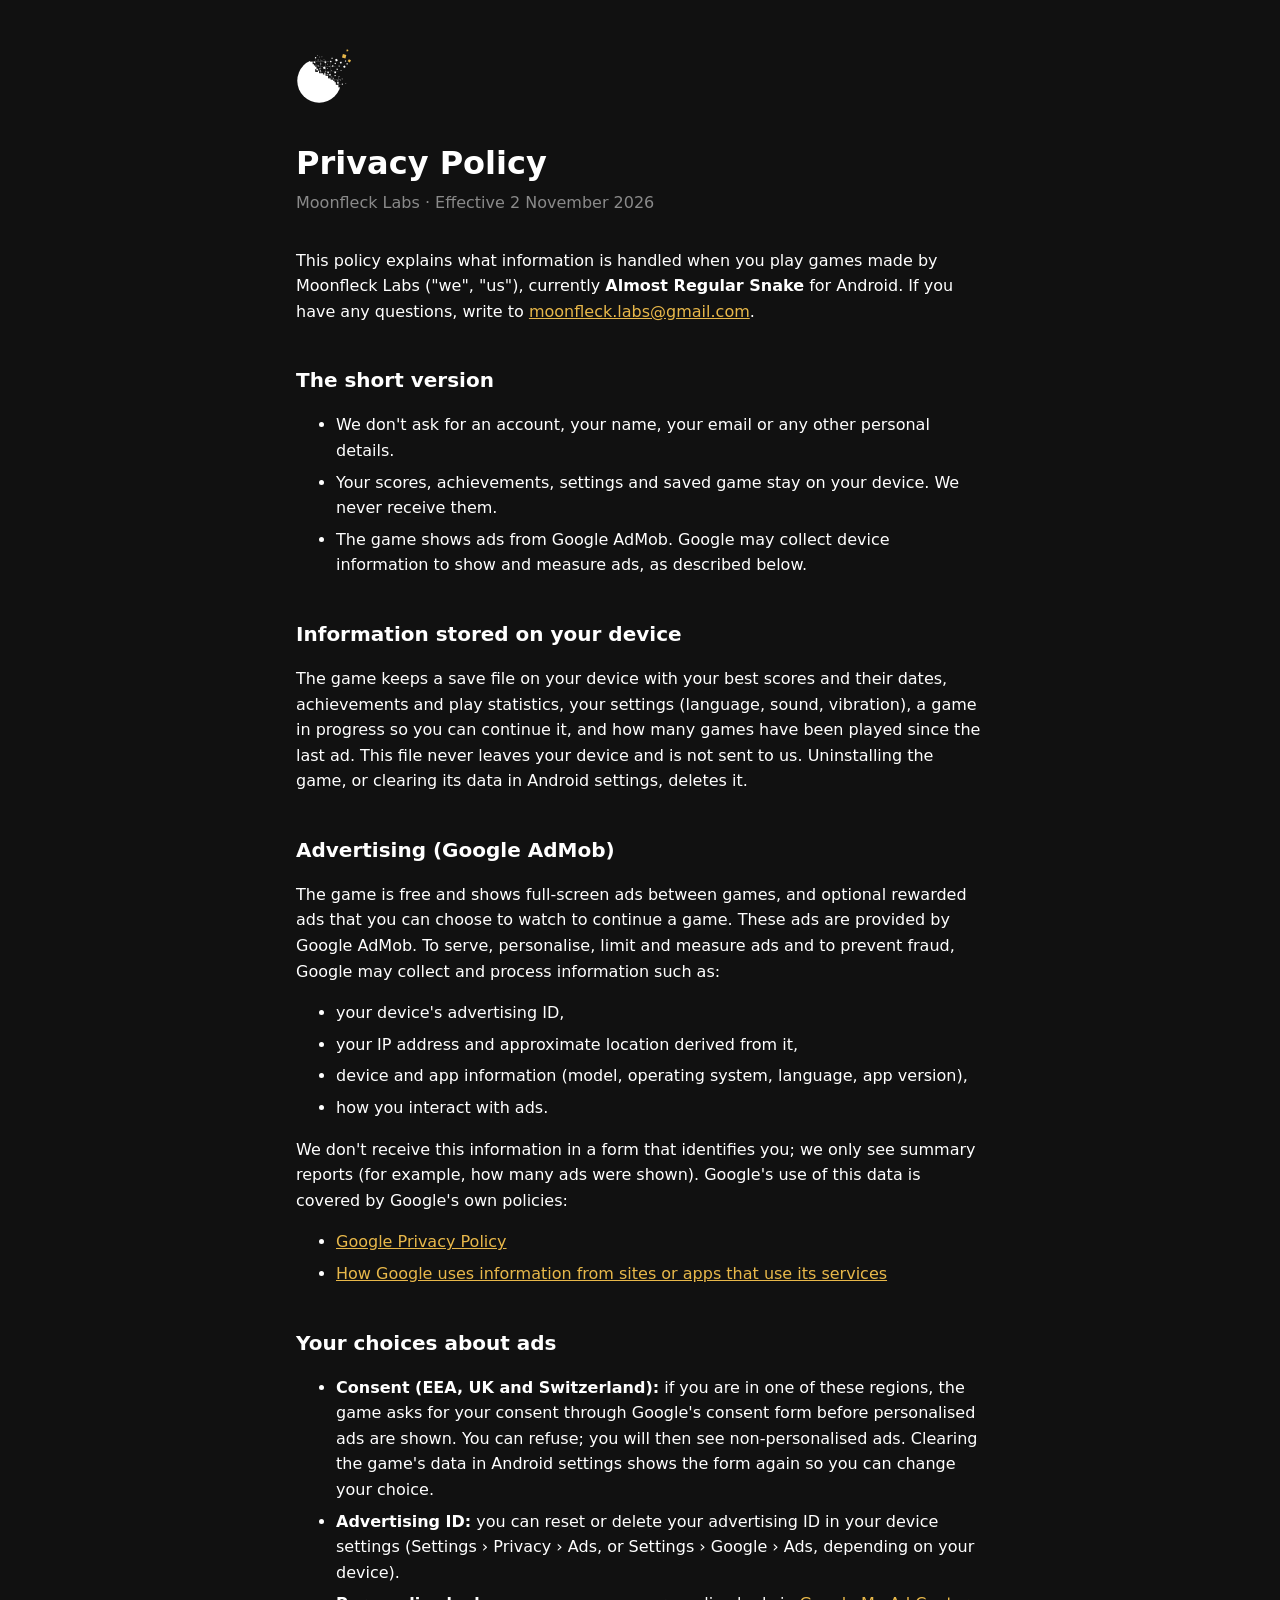
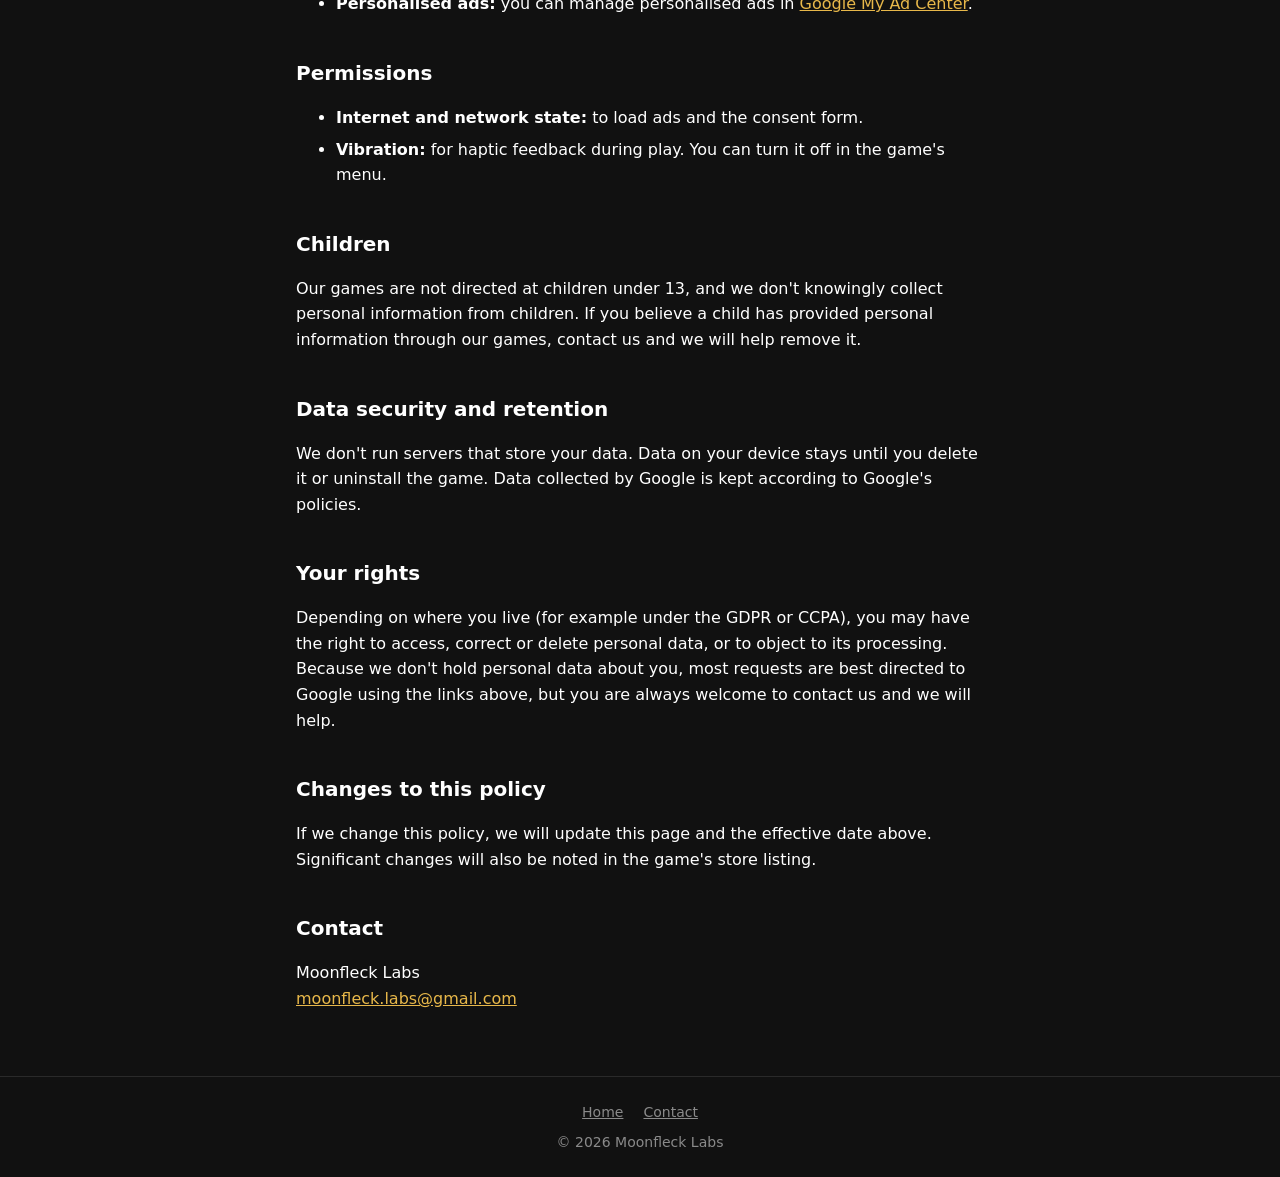
==== privacy.html @ 3da8216a "Add studio page, privacy policy and app-ads.txt Co-Authored-By: Claude Opus 5.5 <noreply@anthropic.c" ====
<!doctype html>
<html lang="en">
<head>
  <meta charset="utf-8">
  <meta name="viewport" content="width=device-width, initial-scale=1">
  <title>Privacy Policy</title>
  <meta name="description" content="Privacy policy for Moonfleck Labs games, including Almost Regular Snake.">
  <link rel="icon" href="assets/mark.svg" type="image/svg+xml">
  <link rel="icon" href="assets/icon-512.png" type="image/png">
  <link rel="stylesheet" href="assets/style.css">
</head>
<body>
  <main class="policy">
    <a class="small-logo" href="./"><img src="assets/mark.svg" alt="Moonfleck Labs home"></a>
    <h1>Privacy Policy</h1>
    <p class="meta">Moonfleck Labs &middot; Effective 2 November 2026</p>

    <p>This policy explains what information is handled when you play games made by Moonfleck Labs ("we", "us"), currently <strong>Almost Regular Snake</strong> for Android. If you have any questions, write to <a href="mailto:moonfleck.labs@gmail.com">moonfleck.labs@gmail.com</a>.</p>

    <h2>The short version</h2>
    <ul>
      <li>We don't ask for an account, your name, your email or any other personal details.</li>
      <li>Your scores, achievements, settings and saved game stay on your device. We never receive them.</li>
      <li>The game shows ads from Google AdMob. Google may collect device information to show and measure ads, as described below.</li>
    </ul>

    <h2>Information stored on your device</h2>
    <p>The game keeps a save file on your device with your best scores and their dates, achievements and play statistics, your settings (language, sound, vibration), a game in progress so you can continue it, and how many games have been played since the last ad. This file never leaves your device and is not sent to us. Uninstalling the game, or clearing its data in Android settings, deletes it.</p>

    <h2>Advertising (Google AdMob)</h2>
    <p>The game is free and shows full-screen ads between games, and optional rewarded ads that you can choose to watch to continue a game. These ads are provided by Google AdMob. To serve, personalise, limit and measure ads and to prevent fraud, Google may collect and process information such as:</p>
    <ul>
      <li>your device's advertising ID,</li>
      <li>your IP address and approximate location derived from it,</li>
      <li>device and app information (model, operating system, language, app version),</li>
      <li>how you interact with ads.</li>
    </ul>
    <p>We don't receive this information in a form that identifies you; we only see summary reports (for example, how many ads were shown). Google's use of this data is covered by Google's own policies:</p>
    <ul>
      <li><a href="https://policies.google.com/privacy">Google Privacy Policy</a></li>
      <li><a href="https://policies.google.com/technologies/partner-sites">How Google uses information from sites or apps that use its services</a></li>
    </ul>

    <h2>Your choices about ads</h2>
    <ul>
      <li><strong>Consent (EEA, UK and Switzerland):</strong> if you are in one of these regions, the game asks for your consent through Google's consent form before personalised ads are shown. You can refuse; you will then see non-personalised ads. Clearing the game's data in Android settings shows the form again so you can change your choice.</li>
      <li><strong>Advertising ID:</strong> you can reset or delete your advertising ID in your device settings (Settings &rsaquo; Privacy &rsaquo; Ads, or Settings &rsaquo; Google &rsaquo; Ads, depending on your device).</li>
      <li><strong>Personalised ads:</strong> you can manage personalised ads in <a href="https://myadcenter.google.com/">Google My Ad Center</a>.</li>
    </ul>

    <h2>Permissions</h2>
    <ul>
      <li><strong>Internet and network state:</strong> to load ads and the consent form.</li>
      <li><strong>Vibration:</strong> for haptic feedback during play. You can turn it off in the game's menu.</li>
    </ul>

    <h2>Children</h2>
    <p>Our games are not directed at children under 13, and we don't knowingly collect personal information from children. If you believe a child has provided personal information through our games, contact us and we will help remove it.</p>

    <h2>Data security and retention</h2>
    <p>We don't run servers that store your data. Data on your device stays until you delete it or uninstall the game. Data collected by Google is kept according to Google's policies.</p>

    <h2>Your rights</h2>
    <p>Depending on where you live (for example under the GDPR or CCPA), you may have the right to access, correct or delete personal data, or to object to its processing. Because we don't hold personal data about you, most requests are best directed to Google using the links above, but you are always welcome to contact us and we will help.</p>

    <h2>Changes to this policy</h2>
    <p>If we change this policy, we will update this page and the effective date above. Significant changes will also be noted in the game's store listing.</p>

    <h2>Contact</h2>
    <p>Moonfleck Labs<br><a href="mailto:moonfleck.labs@gmail.com">moonfleck.labs@gmail.com</a></p>
  </main>

  <footer>
    <nav>
      <a href="./">Home</a>
      <a href="mailto:moonfleck.labs@gmail.com">Contact</a>
    </nav>
    &copy; 2026 Moonfleck Labs
  </footer>
</body>
</html>
---- assets/style.css ----
:root {
  --night: #111111;
  --white: #ffffff;
  --gold: #e8b84a;
  --grey: #8a8a8a;
  --line: #2a2a2a;
}

* { box-sizing: border-box; }

html { background: var(--night); }

body {
  margin: 0;
  min-height: 100vh;
  display: flex;
  flex-direction: column;
  background: var(--night);
  color: var(--white);
  font-family: "Inter", system-ui, -apple-system, "Segoe UI", Roboto, sans-serif;
  line-height: 1.6;
}

a { color: var(--gold); }
a:hover { color: var(--white); }

main {
  flex: 1;
  width: 100%;
  max-width: 720px;
  margin: 0 auto;
  padding: 48px 16px;
}

footer {
  border-top: 1px solid var(--line);
  padding: 24px 16px;
  text-align: center;
  color: var(--grey);
  font-size: 14px;
}
footer a { color: var(--grey); }
footer nav { display: flex; gap: 20px; justify-content: center; margin-bottom: 8px; }

/* Home page */
.hero { text-align: center; padding: 8vh 0 6vh; }
.hero img { width: min(320px, 70vw); height: auto; }
.tagline { color: var(--grey); margin-top: 24px; }

.games h2 {
  font-size: 13px;
  font-weight: 500;
  letter-spacing: 0.3em;
  text-transform: uppercase;
  color: var(--grey);
  text-align: center;
}
.game {
  border: 1px solid var(--line);
  border-radius: 12px;
  padding: 24px;
}
.game h3 { margin: 0 0 8px; font-size: 22px; }
.game p { margin: 0 0 16px; color: #cfcfcf; }
.badge {
  display: inline-block;
  border: 1px solid var(--gold);
  color: var(--gold);
  border-radius: 999px;
  padding: 2px 12px;
  font-size: 13px;
}

/* Privacy policy */
.small-logo { display: inline-block; margin-bottom: 32px; }
.small-logo img { width: 56px; height: 56px; }
.policy h1 { font-size: 32px; line-height: 1.2; margin: 0 0 8px; }
.policy h2 { font-size: 20px; margin: 40px 0 8px; }
.policy .meta { color: var(--grey); margin: 0 0 32px; }
.policy li { margin-bottom: 6px; }
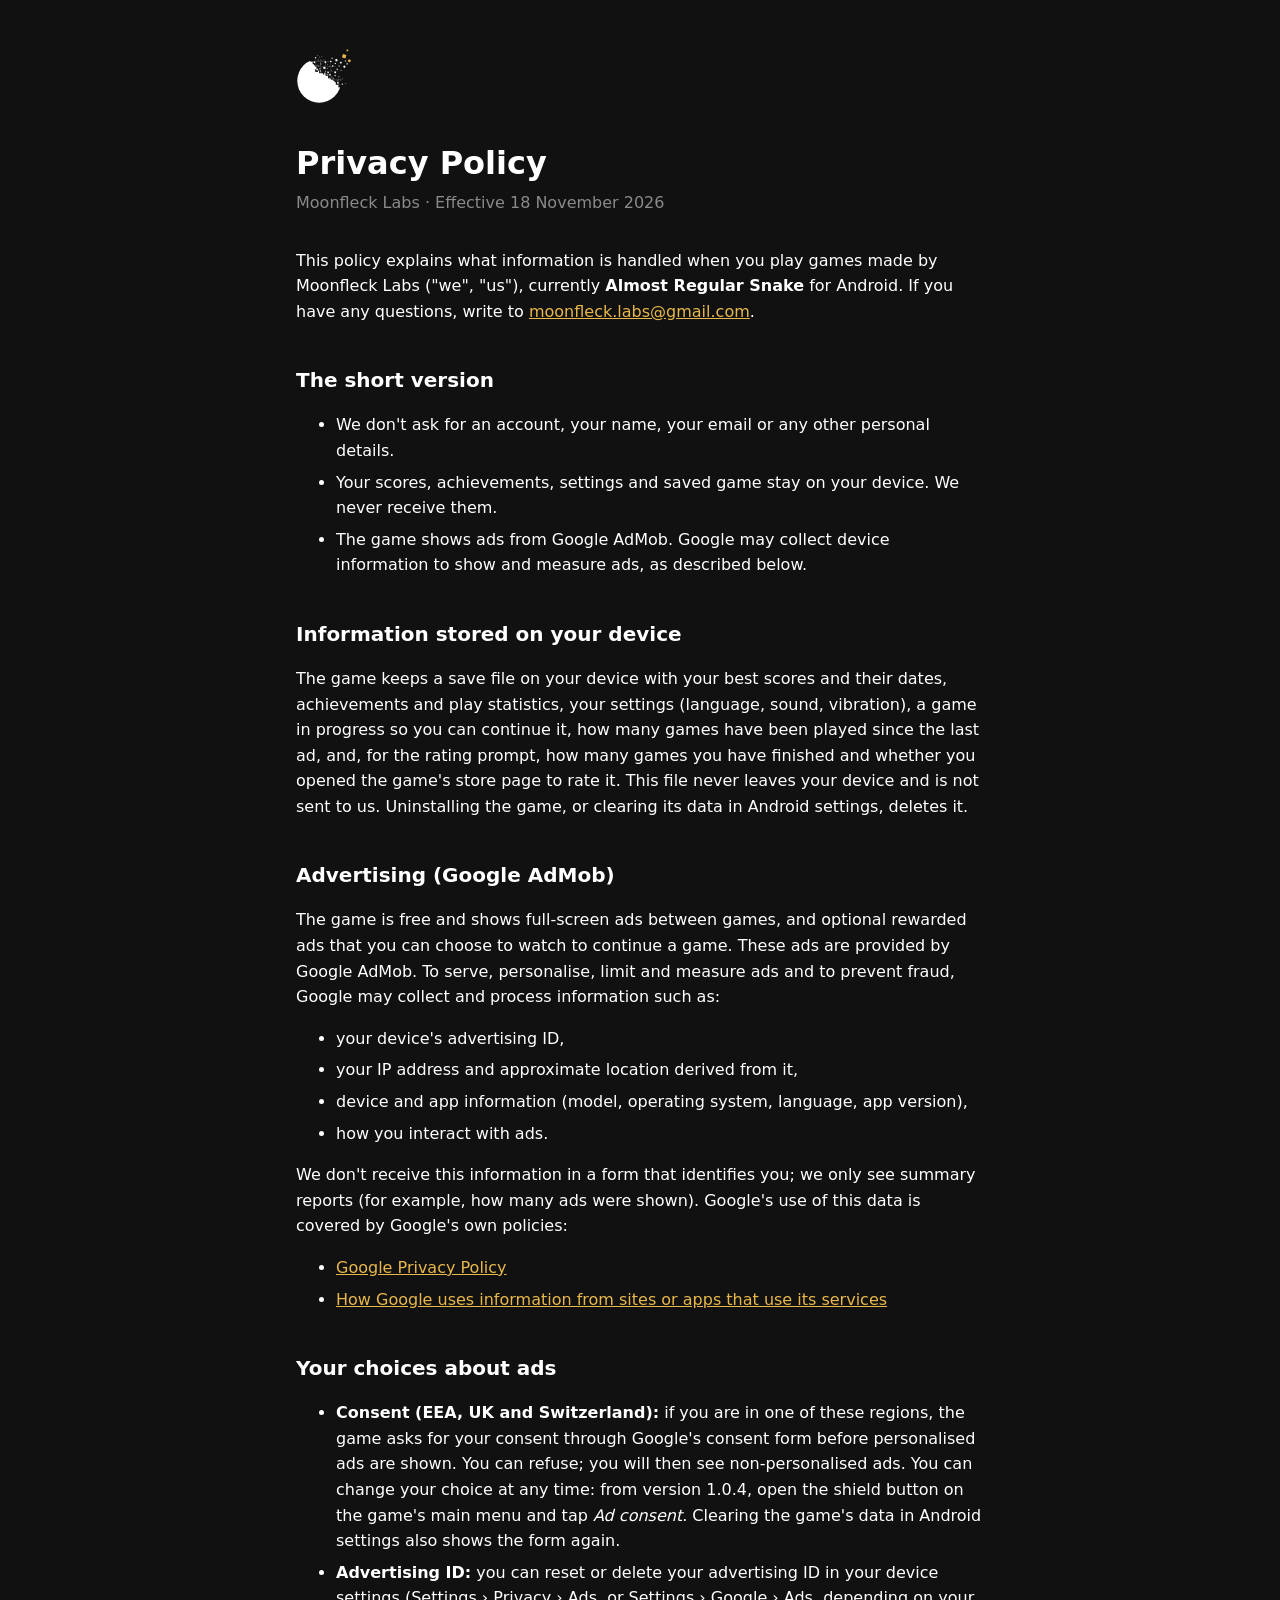
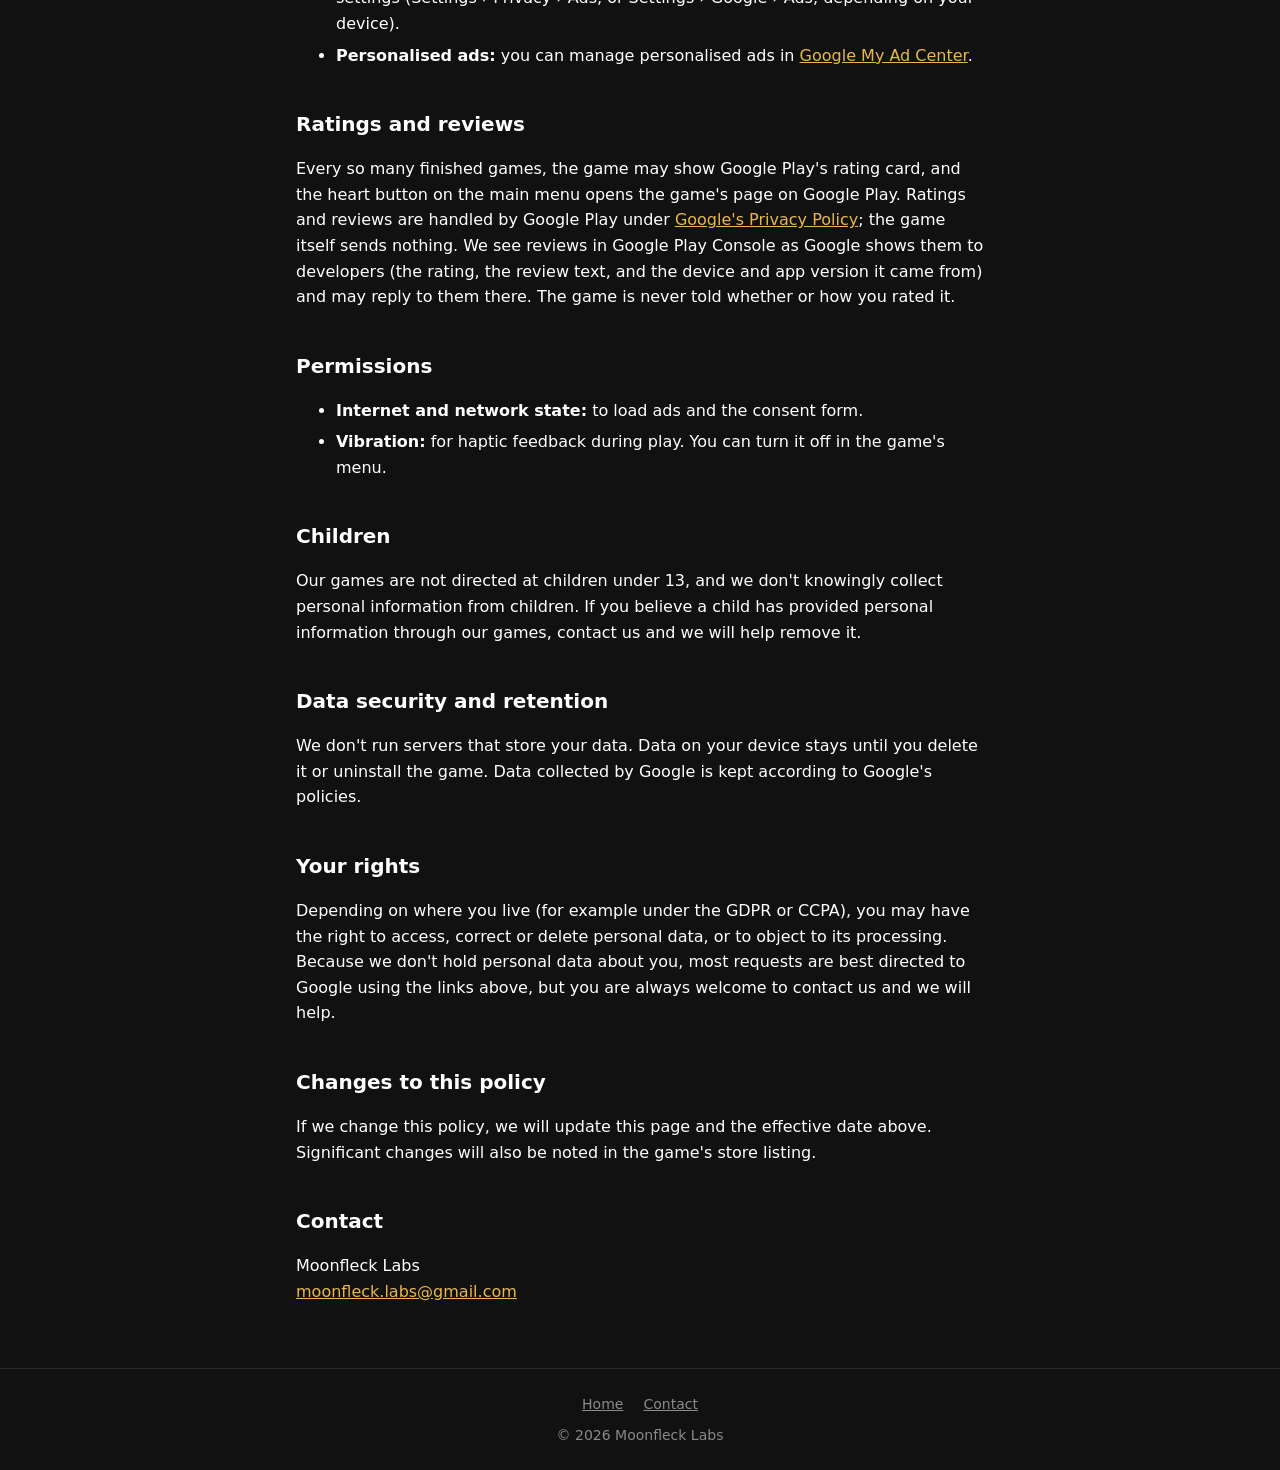
==== commit 0fb4e0c3: "Privacy notice update" ====
--- a/privacy.html
+++ b/privacy.html
@@ -13,7 +13,7 @@
   <main class="policy">
     <a class="small-logo" href="./"><img src="assets/mark.svg" alt="Moonfleck Labs home"></a>
     <h1>Privacy Policy</h1>
-    <p class="meta">Moonfleck Labs &middot; Effective 2 November 2026</p>
+    <p class="meta">Moonfleck Labs &middot; Effective 18 November 2026</p>
 
     <p>This policy explains what information is handled when you play games made by Moonfleck Labs ("we", "us"), currently <strong>Almost Regular Snake</strong> for Android. If you have any questions, write to <a href="mailto:moonfleck.labs@gmail.com">moonfleck.labs@gmail.com</a>.</p>
 
@@ -25,7 +25,7 @@
     </ul>
 
     <h2>Information stored on your device</h2>
-    <p>The game keeps a save file on your device with your best scores and their dates, achievements and play statistics, your settings (language, sound, vibration), a game in progress so you can continue it, and how many games have been played since the last ad. This file never leaves your device and is not sent to us. Uninstalling the game, or clearing its data in Android settings, deletes it.</p>
+    <p>The game keeps a save file on your device with your best scores and their dates, achievements and play statistics, your settings (language, sound, vibration), a game in progress so you can continue it, how many games have been played since the last ad, and, for the rating prompt, how many games you have finished and whether you opened the game's store page to rate it. This file never leaves your device and is not sent to us. Uninstalling the game, or clearing its data in Android settings, deletes it.</p>
 
     <h2>Advertising (Google AdMob)</h2>
     <p>The game is free and shows full-screen ads between games, and optional rewarded ads that you can choose to watch to continue a game. These ads are provided by Google AdMob. To serve, personalise, limit and measure ads and to prevent fraud, Google may collect and process information such as:</p>
@@ -43,10 +43,13 @@
 
     <h2>Your choices about ads</h2>
     <ul>
-      <li><strong>Consent (EEA, UK and Switzerland):</strong> if you are in one of these regions, the game asks for your consent through Google's consent form before personalised ads are shown. You can refuse; you will then see non-personalised ads. Clearing the game's data in Android settings shows the form again so you can change your choice.</li>
+      <li><strong>Consent (EEA, UK and Switzerland):</strong> if you are in one of these regions, the game asks for your consent through Google's consent form before personalised ads are shown. You can refuse; you will then see non-personalised ads. You can change your choice at any time: from version 1.0.4, open the shield button on the game's main menu and tap <em>Ad consent</em>. Clearing the game's data in Android settings also shows the form again.</li>
       <li><strong>Advertising ID:</strong> you can reset or delete your advertising ID in your device settings (Settings &rsaquo; Privacy &rsaquo; Ads, or Settings &rsaquo; Google &rsaquo; Ads, depending on your device).</li>
       <li><strong>Personalised ads:</strong> you can manage personalised ads in <a href="https://myadcenter.google.com/">Google My Ad Center</a>.</li>
     </ul>
+
+    <h2>Ratings and reviews</h2>
+    <p>Every so many finished games, the game may show Google Play's rating card, and the heart button on the main menu opens the game's page on Google Play. Ratings and reviews are handled by Google Play under <a href="https://policies.google.com/privacy">Google's Privacy Policy</a>; the game itself sends nothing. We see reviews in Google Play Console as Google shows them to developers (the rating, the review text, and the device and app version it came from) and may reply to them there. The game is never told whether or how you rated it.</p>
 
     <h2>Permissions</h2>
     <ul>
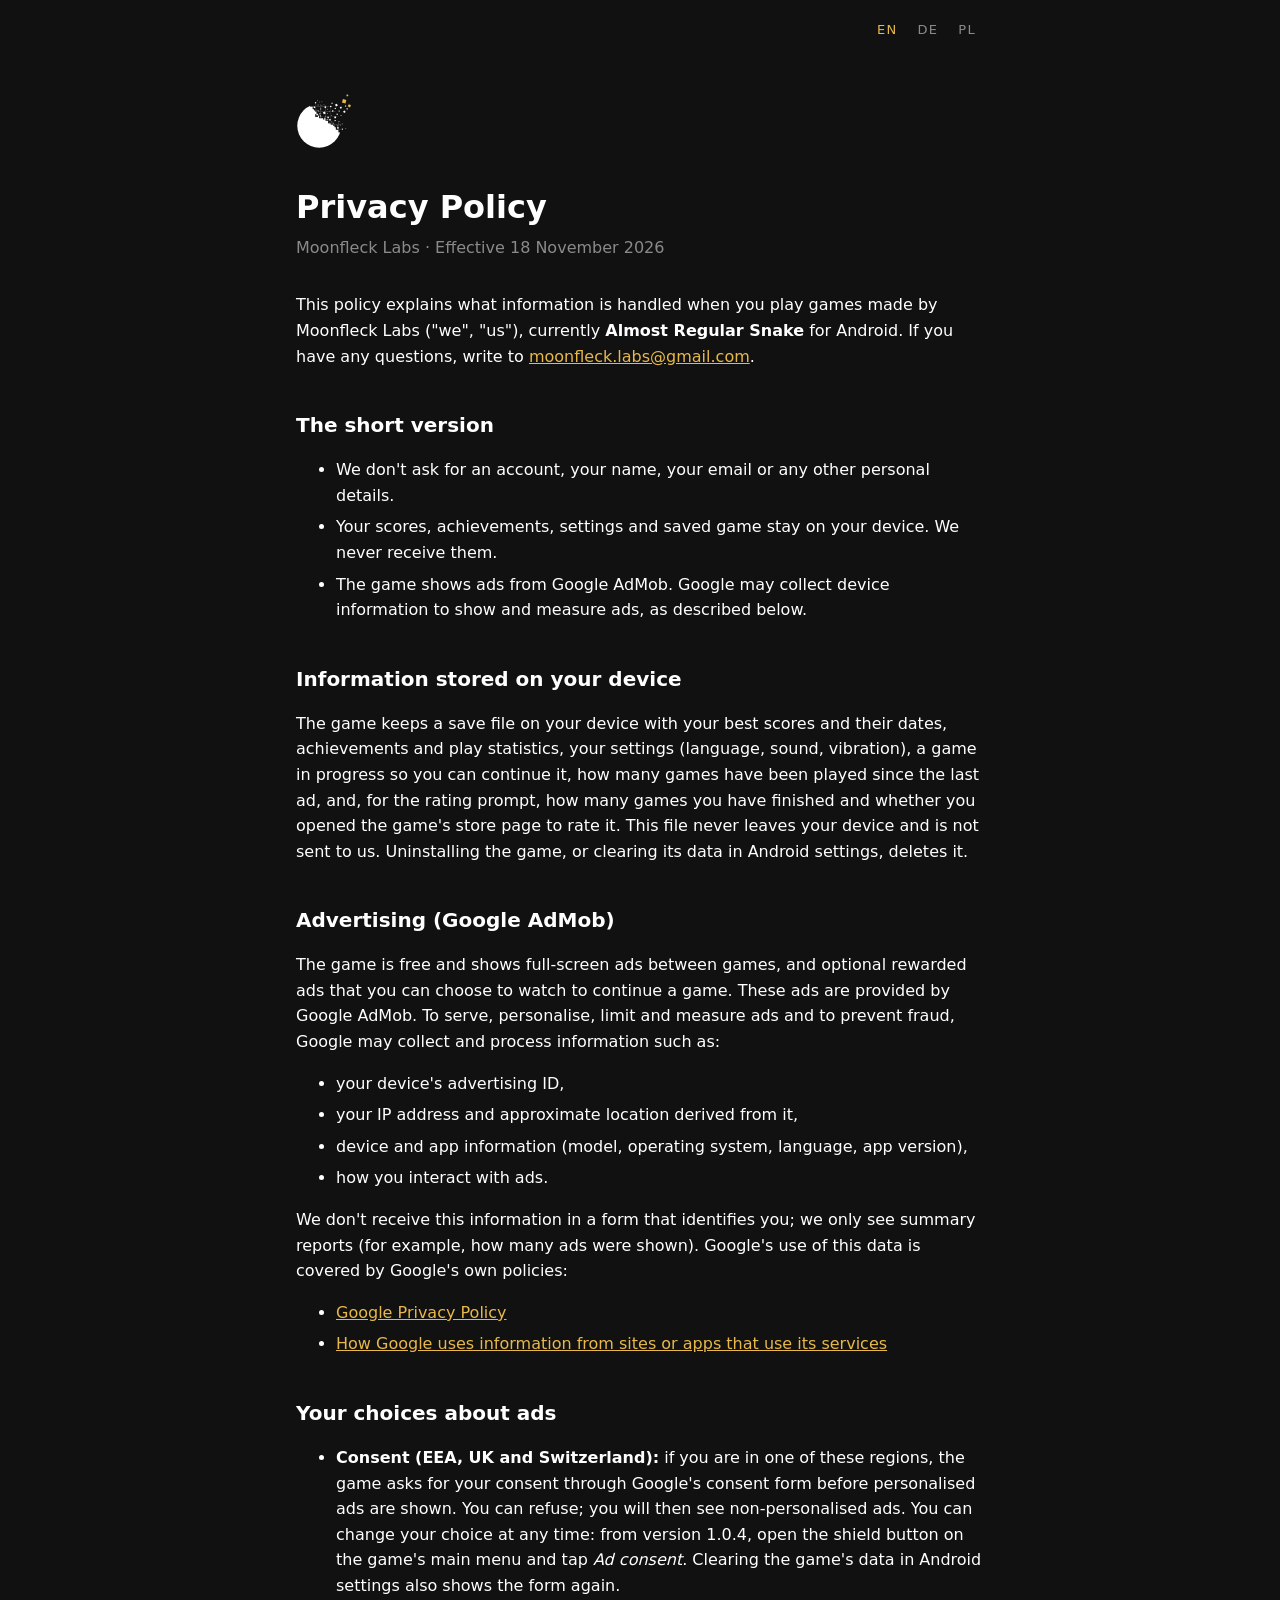
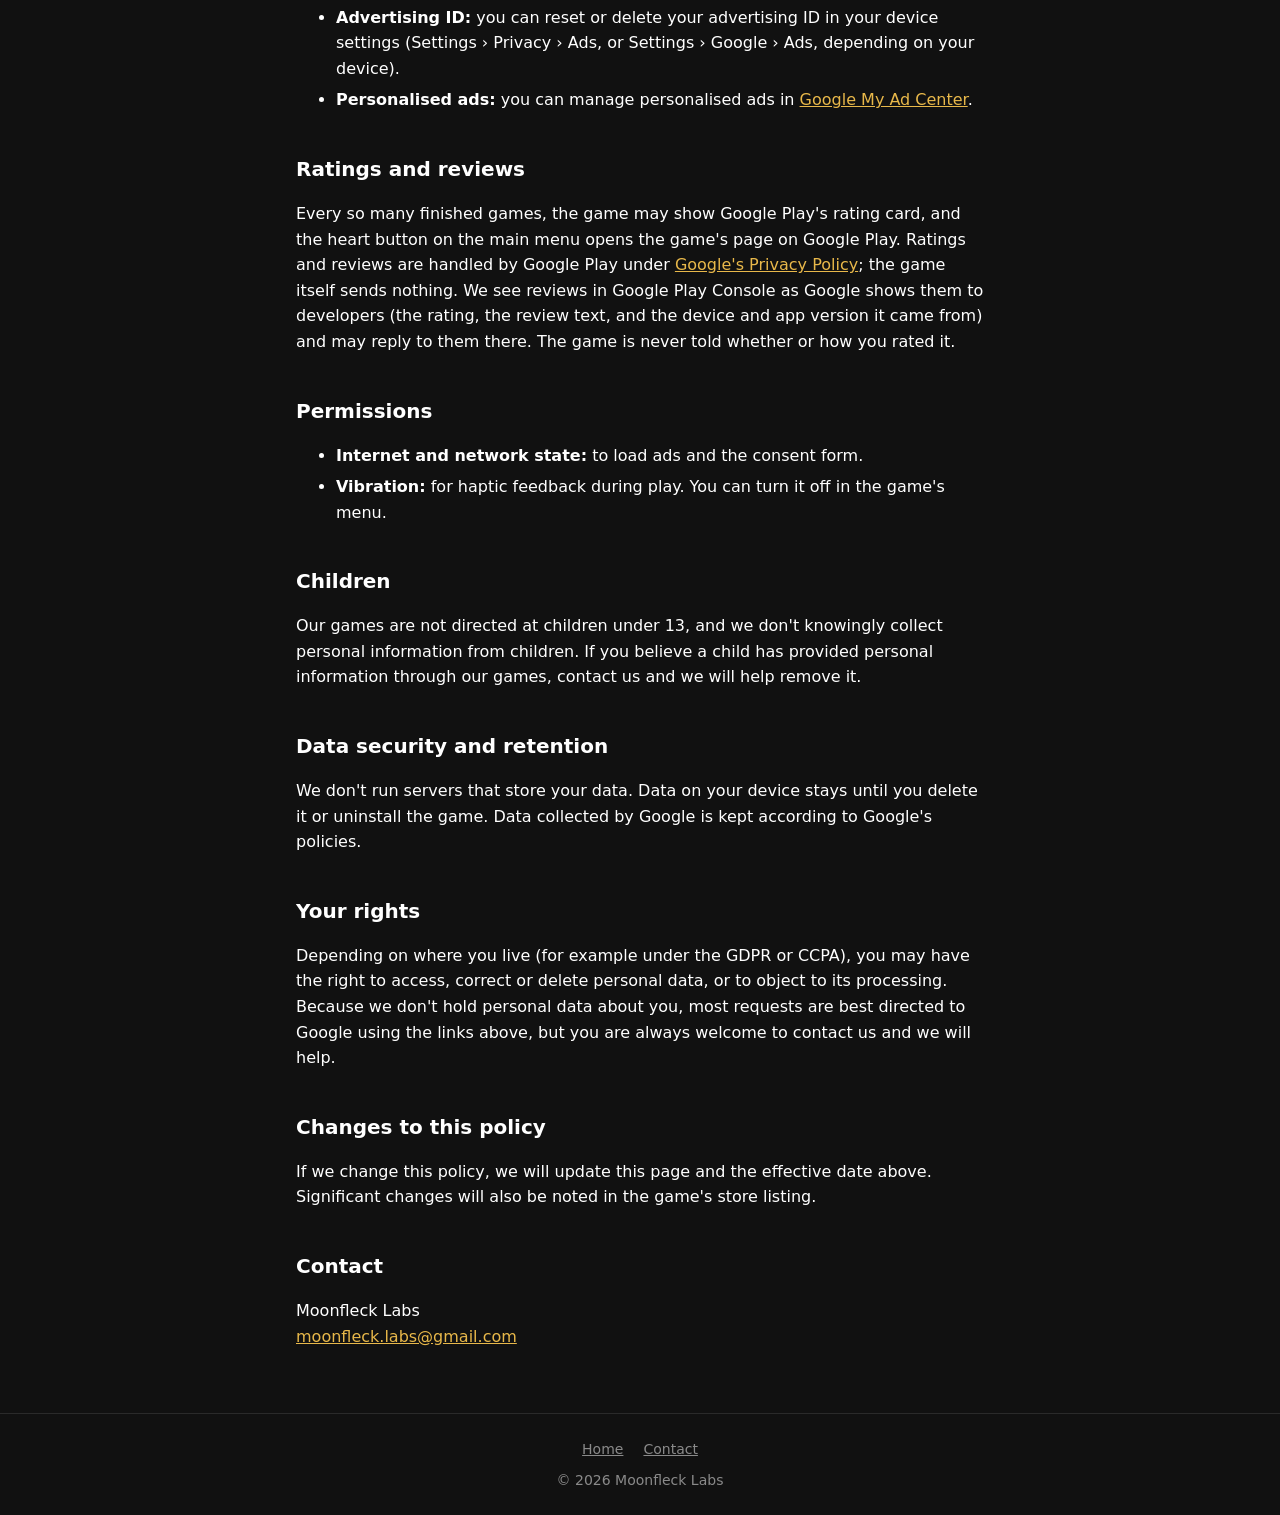
==== commit c6ab48c5: "Add German and Polish versions of the site English stays at the root so privacy.html keeps its URL; " ====
--- a/privacy.html
+++ b/privacy.html
@@ -8,8 +8,18 @@
   <link rel="icon" href="assets/mark.svg" type="image/svg+xml">
   <link rel="icon" href="assets/icon-512.png" type="image/png">
   <link rel="stylesheet" href="assets/style.css">
+  <link rel="canonical" href="https://moonfleck-labs.github.io/privacy.html">
+  <link rel="alternate" hreflang="en" href="https://moonfleck-labs.github.io/privacy.html">
+  <link rel="alternate" hreflang="de" href="https://moonfleck-labs.github.io/de/privacy.html">
+  <link rel="alternate" hreflang="pl" href="https://moonfleck-labs.github.io/pl/privacy.html">
+  <link rel="alternate" hreflang="x-default" href="https://moonfleck-labs.github.io/privacy.html">
 </head>
 <body>
+  <nav class="lang" aria-label="Language">
+    <a href="privacy.html" hreflang="en" lang="en" aria-current="page">EN</a>
+    <a href="de/privacy.html" hreflang="de" lang="de">DE</a>
+    <a href="pl/privacy.html" hreflang="pl" lang="pl">PL</a>
+  </nav>
   <main class="policy">
     <a class="small-logo" href="./"><img src="assets/mark.svg" alt="Moonfleck Labs home"></a>
     <h1>Privacy Policy</h1>
--- a/assets/style.css
+++ b/assets/style.css
@@ -78,3 +78,26 @@
 .policy h2 { font-size: 20px; margin: 40px 0 8px; }
 .policy .meta { color: var(--grey); margin: 0 0 32px; }
 .policy li { margin-bottom: 6px; }
+
+/* Language switcher */
+.lang {
+  width: 100%;
+  max-width: 720px;
+  margin: 0 auto;
+  padding: 16px 16px 0;
+  display: flex;
+  justify-content: flex-end;
+  gap: 4px;
+  font-size: 13px;
+  letter-spacing: 0.1em;
+}
+.lang a {
+  color: var(--grey);
+  text-decoration: none;
+  padding: 4px 8px;
+  border-radius: 6px;
+}
+.lang a:hover { color: var(--white); }
+.lang a[aria-current="page"] { color: var(--gold); }
+
+.policy .note { color: var(--grey); font-size: 14px; }
